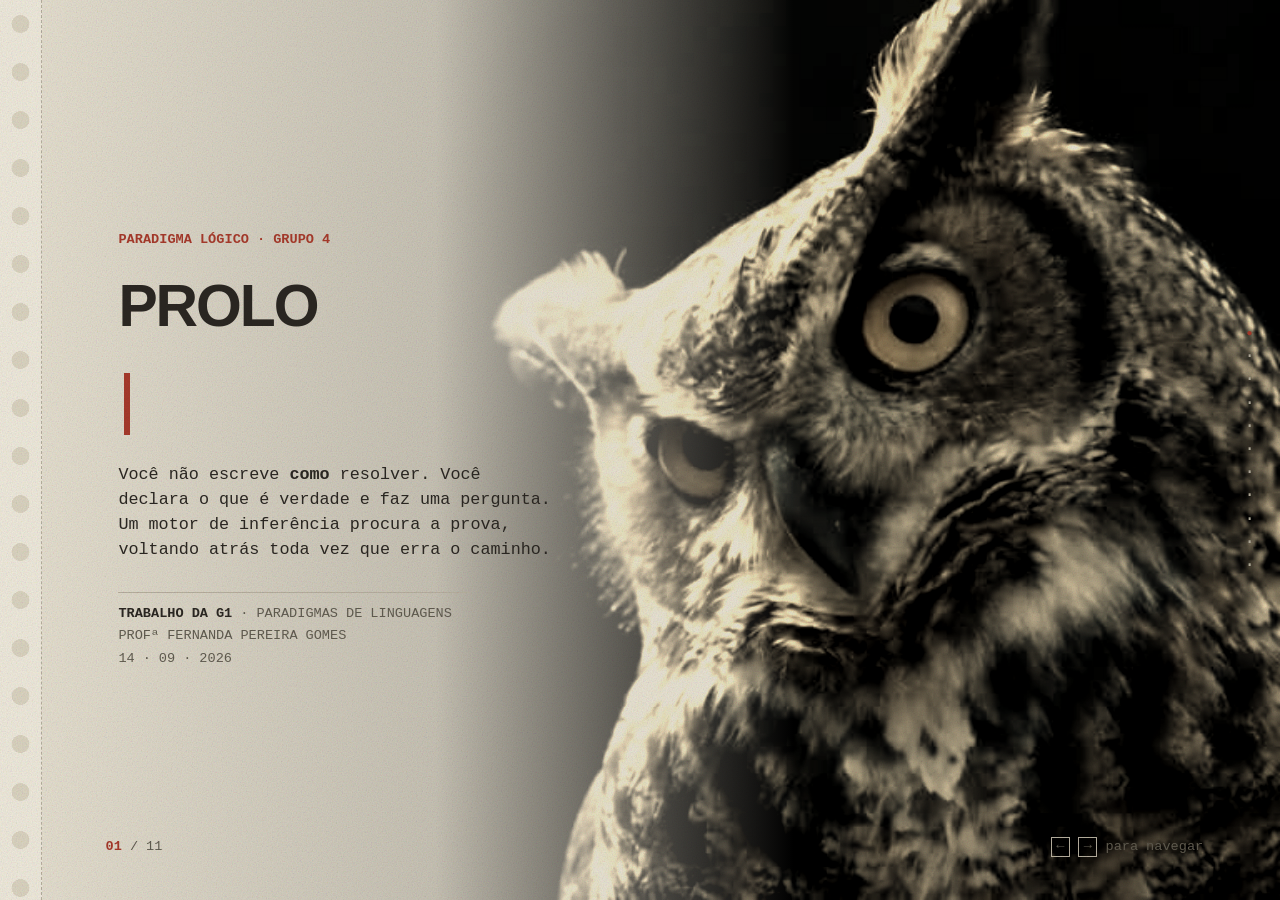
==== index.html @ 5ab25b85 "Publica apresentação de Prolog e programas de recomendação acadêmica" ====
<!DOCTYPE html>
<html lang="pt-BR">
<head>
<meta charset="UTF-8">
<meta name="viewport" content="width=device-width, initial-scale=1">
<title>Prolog · A Máquina de Provar</title>
<meta name="description" content="Apresentação da G1 sobre o paradigma lógico e a linguagem Prolog. Grupo 4.">

<style>
/* =================================================================
   AS FONTES VIAJAM DENTRO DO ARQUIVO
   O deck vai ser aberto numa sala de aula. Depender do Google Fonts
   fazia da internet da faculdade um ponto único de falha capaz de
   bloquear a PRIMEIRA pintura da página: sem rede, o Courier Prime
   e o Archivo Black sumiam e a diagramação inteira mudava.
   Embutidas, elas funcionam offline, em pendrive e em modo avião.
   ================================================================= */
@font-face {
  font-family: 'Archivo Black';
  font-style: normal;
  font-weight: 400;
  font-display: block;
  src: url([data-uri]) format('woff2');
}
@font-face {
  font-family: 'Courier Prime';
  font-style: italic;
  font-weight: 400;
  font-display: block;
  src: url([data-uri]) format('woff2');
}
@font-face {
  font-family: 'Courier Prime';
  font-style: normal;
  font-weight: 400;
  font-display: block;
  src: url([data-uri]) format('woff2');
}
@font-face {
  font-family: 'Courier Prime';
  font-style: normal;
  font-weight: 700;
  font-display: block;
  src: url([data-uri]) format('woff2');
}

/* ===================================================================
   PROLOG — A MAQUINA DE PROVAR
   Deck da G1 · Paradigmas de Linguagens de Programacao · Grupo 4

   A LINGUAGEM VISUAL
   Nao e "retro anos 70" de poster californiano. E o retro CERTO para
   este assunto: o RELATORIO TECNICO DATILOGRAFADO de 1972, que e
   exatamente quando e onde o Prolog nasceu (Marselha) e como ele foi
   publicado (IFIP, DECsystem-10, SRI Technical Note 309).

   Por isso:
     - papel de formulario continuo, com as barras verdes alternadas e
       os furos de tracionamento na margem
     - tudo datilografado: Courier Prime carrega o documento inteiro,
       e a hierarquia vem de peso e escala, nao de troca de familia
     - fita bicolor da maquina de escrever: preto para o texto, VERMELHO
       para o que importa. Nada de #000 nem #FFF: e papel e tinta.
     - regras finas e caixas, sem sombra difusa; sombra e offset chapado
     - grao de papel por cima de tudo

   E as duas cores continuam sendo SEMANTICA, nao enfeite:
     vermelho de fita  = meta provada
     cinza de carbono  = ramo que falhou e forcou o backtracking
   =================================================================== */

:root {
  /* --- papel --- */
  --papel:       #E9E3D3;   /* formulario continuo, nunca branco */
  --papel-alto:  #F0EBDD;
  /* Sem barra verde: o Andrey pediu para tirar. O que sustenta o
     formulário contínuo agora é a margem picotada, o grão e a máquina
     de escrever. */
  --papel-fundo: #DCD5C2;

  /* --- tinta --- */
  --tinta:       #2B2722;   /* preto de fita, quente. nunca #000 */
  --carbono:     #615C50;   /* copia carbono: secundario, e o "falhou".
                               Medido: 5.20 no papel e 5.05 na barra. O
                               tom anterior (#7E7869) dava 3.43 e reprovava. */
  --carbono-fraco:#B3AC9B;  /* 1.76 de contraste: SO para regra, filete e
                               ponto. Nunca para texto. */
  --regra:       #B8B0A0;

  /* --- fita vermelha --- */
  --fita:        #A83A2B;   /* a metade vermelha da fita bicolor */
  --fita-fraca:  #D9B8B1;

  /* --- tipografia: uma familia so, datilografada --- */
  --mono:    'Courier Prime', 'Courier New', Courier, ui-monospace, monospace;
  --display: 'Archivo Black', 'Helvetica Neue', Impact, sans-serif;

  /* --- escala --- */
  --t-titulo:  clamp(2.1rem, 4.6vw, 4rem);
  --t-sub:     clamp(1rem, 1.6vw, 1.35rem);
  /* Escala de PROJEÇÃO, não de página lida de perto. Uma sala grande
     perdoa muito pouco: o corpo sai a ~16.6px a 1280 e o código, que é
     o pior caso, leva o maior aumento. */
  --t-corpo:   clamp(1.05rem, 1.3vw, 1.25rem);
  --t-peq:     clamp(0.95rem, 1.12vw, 1.1rem);
  --t-micro:   clamp(0.85rem, 0.98vw, 0.95rem);

  /* A entrelinha é ESTRUTURAL: a barra do formulário contínuo é medida
     em múltiplos dela. Sem unidade de propósito — com unidade, o
     line-height herda em px fixo e estoura o bloco de código. */
  --linha: 1.5;

  /* --- ritmo --- */
  --e1: 0.5rem;  --e2: 1rem;   --e3: 1.75rem;
  --e4: 2.75rem; --e5: 4.5rem;

  --margem-furos: 2.6rem;

  --dur-s: 0.4s; --dur-m: 0.8s; --dur-l: 1.2s;
  --saida: cubic-bezier(0.25, 1, 0.5, 1);
}

*, *::before, *::after { box-sizing: border-box; }

html { scroll-behavior: smooth; }

body {
  margin: 0;
  background: var(--papel-fundo);
  color: var(--tinta);
  font-family: var(--mono);
  font-size: var(--t-corpo);
  line-height: var(--linha);
  -webkit-font-smoothing: antialiased;
  overflow-x: hidden;
}

::selection { background: var(--fita); color: var(--papel); }

:focus-visible { outline: 2px solid var(--fita); outline-offset: 3px; }

/* =================================================================
   O PAPEL
   Formulário contínuo: barras verdes alternadas a cada seis linhas,
   como o papel de impressora de linha que saía dos DEC-10. A altura
   da barra é múltipla da entrelinha, senão o texto não assenta nela.
   ================================================================= */

.deck {
  scroll-snap-type: y mandatory;
  height: 100dvh;
  overflow-y: auto;
  overflow-x: hidden;
}

.slide {
  scroll-snap-align: start;
  scroll-snap-stop: always;
  min-height: 100dvh;
  display: grid;
  /* Alinhado ao topo, não centralizado: papel pautado começa na
     primeira linha. Centralizar faz a faixa cair em lugar diferente em
     cada folha e o formulário contínuo desaparece. */
  align-content: start;
  position: relative;
  padding: calc(var(--linha) * 3em) clamp(1.25rem, 5vw, 5rem)
           clamp(2.5rem, 5vh, 3.5rem) calc(var(--margem-furos) + clamp(1.25rem, 5vw, 5rem));
  background-color: var(--papel);
  border-bottom: 1px dashed var(--regra);
}

/* A margem picotada com os furos de tracionamento. É o detalhe que
   diz "isto saiu de uma impressora", e não "isto é um site bege". */
.slide::before {
  content: "";
  position: absolute;
  left: 0; top: 0; bottom: 0;
  width: var(--margem-furos);
  background-color: var(--papel-alto);
  /* Meia polegada entre furos: é a medida do formulário contínuo de
     verdade, e é ela que dá o ritmo certo à margem. */
  background-image: radial-gradient(circle at 50% 0.25in,
    var(--papel-fundo) 0 0.09in, transparent 0.095in);
  background-size: 100% 0.5in;
  border-right: 1px dashed var(--regra);
}

@media (max-width: 700px) {
  :root { --margem-furos: 0rem; }
  .slide::before { display: none; }
  .slide { padding-left: clamp(1.25rem, 5vw, 5rem); }
}

.slide__interior { width: min(1180px, 100%); margin-inline: auto; }

/* Grão de papel por cima de tudo. Sem isso são cores retrô, não papel. */
body::after {
  content: "";
  position: fixed;
  inset: 0;
  pointer-events: none;
  z-index: 50;
  opacity: 0.30;
  mix-blend-mode: multiply;
  background-image: url("data:image/svg+xml,%3Csvg xmlns='http://www.w3.org/2000/svg'%3E%3Cfilter id='g'%3E%3CfeTurbulence type='fractalNoise' baseFrequency='0.8' numOctaves='4' stitchTiles='stitch'/%3E%3C/filter%3E%3Crect width='100%25' height='100%25' filter='url(%23g)'/%3E%3C/svg%3E");
}

/* =================================================================
   CABEÇALHO DE FOLHA
   Formatado como o cabeçalho de um relatório datilografado.
   ================================================================= */

.topo {
  display: flex;
  align-items: baseline;
  gap: var(--e2);
  padding-bottom: 0.55rem;
  border-bottom: 3px double var(--tinta);
  margin-bottom: var(--e3);
  flex-wrap: wrap;
}

.topo__n {
  font-size: var(--t-peq);
  font-weight: 700;
  color: var(--fita);
  text-transform: uppercase;
  letter-spacing: 0;
  flex: none;
}

.topo__t {
  font-family: var(--mono);
  font-weight: 700;
  font-size: var(--t-sub);
  margin: 0;
  flex: 1 1 16rem;
  text-wrap: balance;
}

.topo__quem {
  font-size: var(--t-micro);
  color: var(--carbono);
  text-transform: uppercase;
  letter-spacing: 0;
  flex: none;
}
.topo__quem::before { content: "apresenta: "; color: var(--carbono); }

/* =================================================================
   TEXTO
   ================================================================= */

.frase {
  /* Datilografada, não display. Archivo Black fica SÓ na folha de rosto:
     um relatório de 1972 não tinha fonte de titulação no miolo, e frase
     de efeito em grotesca pesada é a assinatura de deck genérico. */
  font-family: var(--mono);
  font-weight: 700;
  font-size: clamp(1.15rem, 1.75vw, 1.5rem);
  line-height: 1.34;
  letter-spacing: 0;
  margin: 0 0 var(--e3);
  text-wrap: balance;
  max-width: 26ch;
  color: var(--tinta);
}
.frase em {
  font-style: normal;
  color: var(--fita);
  /* sublinhado de fita vermelha, na propria fita: o tom fraco mede 1.43
     de contraste e desaparece a tres metros. */
  text-decoration: underline;
  text-decoration-color: var(--fita);
  text-decoration-thickness: 1px;
  text-underline-offset: 0.2em;
}

p { margin: 0 0 var(--e2); max-width: 60ch; }
p:last-child { margin-bottom: 0; }

strong { font-weight: 700; color: var(--tinta); }
.suave { color: var(--carbono); }

/* Termo técnico: como quem bate por cima com a fita vermelha. */
.termo {
  /* Sem fundo, sem borda, sem cápsula: o documento inteiro já é mono,
     então a caixinha só serviria para imitar site de documentação. O que
     marca o termo é a fita, como numa máquina de escrever de verdade. */
  color: var(--fita);
  text-decoration: underline;
  text-decoration-color: var(--fita);
  text-decoration-thickness: 1px;
  text-underline-offset: 0.18em;
  white-space: nowrap;
}

/* =================================================================
   GRADES
   ================================================================= */

.duas {
  display: grid;
  grid-template-columns: minmax(0, 1fr) minmax(0, 1.12fr);
  gap: clamp(1.5rem, 3.5vw, 3.5rem);
  align-items: start;
}

.tres {
  display: grid;
  grid-template-columns: repeat(auto-fit, minmax(15rem, 1fr));
  gap: var(--e3);
}

@media (max-width: 860px) { .duas { grid-template-columns: 1fr; } }

/* =================================================================
   LISTA DE MARCOS — é uma sequência real no tempo, por isso a data
   fica à esquerda, alinhada, como numa tabela datilografada.
   ================================================================= */

.marcos { display: grid; gap: 0; margin: 0; padding: 0; list-style: none; }

.marco {
  display: grid;
  grid-template-columns: 4.4rem minmax(0, 1fr);
  gap: var(--e2);
  padding: 0.5rem 0;
  border-bottom: 1px dotted var(--regra);
  align-items: baseline;
}
.marco:first-child { border-top: 1px solid var(--tinta); }

.marco__ano {
  font-weight: 700;
  font-size: var(--t-peq);
  color: var(--tinta);
  font-variant-numeric: tabular-nums;
}
/* Vermelho so nos dois anos que decidem a historia da linguagem. */
.marco__ano--chave { color: var(--fita); }
.marco__o { font-size: var(--t-peq); line-height: var(--linha); }
.marco__o b { font-weight: 700; }

/* =================================================================
   TABELAS
   ================================================================= */

.rolagem { overflow-x: auto; }

table {
  width: 100%;
  border-collapse: collapse;
  font-size: var(--t-peq);
  min-width: 30rem;
}

th {
  text-align: left;
  font-weight: 700;
  font-size: var(--t-micro);
  text-transform: uppercase;
  letter-spacing: 0;
  color: var(--tinta);
  padding: 0 var(--e2) 0.45rem 0;
  border-bottom: 3px double var(--tinta);
}

td {
  padding: 0.6rem var(--e2) 0.6rem 0;
  border-bottom: 1px dotted var(--regra);
  vertical-align: top;
  line-height: var(--linha);
}
td:first-child { font-weight: 700; white-space: nowrap; }

/* O julgamento usa as duas cores do motor: a fita e o carbono. */
.nota { font-size: var(--t-micro); white-space: nowrap; text-transform: uppercase; letter-spacing: 0; }
.nota--forte { color: var(--fita); font-weight: 700; }
.nota--fraco { color: var(--carbono); }

/* =================================================================
   CÓDIGO — é uma listagem de impressora presa na folha
   ================================================================= */

.codigo {
  font-family: var(--mono);
  font-size: clamp(0.95rem, 1.08vw, 1.05rem);
  line-height: var(--linha);
  background: var(--papel-alto);
  border: 1px solid var(--tinta);
  box-shadow: 4px 4px 0 var(--carbono-fraco);
  padding: 0.7rem var(--e2);
  margin: 0;
  overflow-x: auto;
  white-space: pre;
  tab-size: 2;
  color: var(--tinta);
}

.codigo__rotulo {
  font-size: var(--t-micro);
  text-transform: uppercase;
  letter-spacing: 0;
  color: var(--carbono);
  margin-bottom: 0.45rem;
  display: block;
}
.codigo__rotulo::before { content: "── "; color: var(--carbono-fraco); }

/* Realce: só o que carrega significado no paradigma. Numa máquina de
   escrever você trocava a fita para destacar; é o que a cor faz aqui. */
.k-var  { color: var(--carbono); font-weight: 700; }
.k-atom { color: var(--tinta); }
/* O vermelho no codigo quer dizer PROVA, e so isso. Virgula e ponto
   final sao pontuacao comum: sairiam da mesma fita preta. */
.k-op   { color: var(--tinta); font-weight: 700; }
.k-log  { color: var(--fita); font-weight: 700; }   /* :- e ?- */
.k-prova{ color: var(--fita); font-weight: 700; }   /* a linha da resposta */
.k-com  { color: var(--carbono); font-style: italic; }
.k-num  { color: var(--tinta); text-decoration: underline; text-decoration-color: var(--fita-fraca); }

/* =================================================================
   CONCEITOS
   ================================================================= */

.conceito { display: grid; gap: 0.3rem; align-content: start; }

.conceito__rotulo {
  font-size: var(--t-micro);
  text-transform: uppercase;
  letter-spacing: 0;
  color: var(--fita);
  font-weight: 700;
}

.conceito__t {
  font-family: var(--mono);
  font-weight: 700;
  font-size: 1.05rem;
  margin: 0;
  line-height: 1.3;
}

.conceito__d { font-size: var(--t-peq); color: var(--carbono); margin: 0; }

/* =================================================================
   FOLHA DE ROSTO
   O fluido imprime a coruja com tinta no papel. Por isso o hero é a
   mesma folha, sem inversão de fundo: o que muda é a densidade da
   tinta, não a luz.
   ================================================================= */

#hero { padding: 0; align-content: stretch; overflow: hidden; border-bottom: 3px double var(--tinta); }
#hero::before { z-index: 3; }

.hero__palco {
  position: relative;
  min-height: 100dvh;
  display: grid;
  align-content: center;
  padding: clamp(3rem, 8vh, 6rem) clamp(1.5rem, 6vw, 6rem)
           clamp(3rem, 8vh, 6rem) calc(var(--margem-furos) + clamp(1.5rem, 6vw, 6rem));
  background: var(--papel);
}

.hero__fonte, .hero__fluido {
  position: absolute;
  inset: 0;
  width: 100%;
  height: 100%;
  border: 0;
}

.hero__fonte { opacity: 0; pointer-events: none; }
.hero__fluido { z-index: 0; pointer-events: none; display: block; }

/* Sem WebGL a chapa aparece impressa, em sépia, e o deck segue inteiro. */
.sem-webgl .hero__fonte {
  opacity: 1;
  object-fit: cover;
  filter: sepia(0.85) contrast(1.15) brightness(1.05) saturate(0.7);
  mix-blend-mode: multiply;
}
.sem-webgl .hero__fluido { display: none; }

.hero__veu {
  position: absolute;
  inset: 0;
  z-index: 1;
  pointer-events: none;
  background: linear-gradient(to right,
    var(--papel) 0%, rgba(233, 227, 211, 0.86) 34%, rgba(233, 227, 211, 0) 62%);
}

.hero__texto { position: relative; z-index: 2; width: min(1180px, 100%); margin-inline: auto; }

.hero__etiqueta {
  font-size: var(--t-micro);
  text-transform: uppercase;
  letter-spacing: 0;
  color: var(--fita);
  font-weight: 700;
  margin: 0 0 var(--e3);
}

.hero__h1 {
  font-family: var(--display);
  font-size: var(--t-titulo);
  line-height: 0.94;
  letter-spacing: -0.035em;
  margin: 0 0 var(--e3);
  max-width: 13ch;
  text-transform: uppercase;
  color: var(--tinta);
}
.hero__h1 em {
  display: block;
  font-style: normal;
  color: var(--fita);
  font-size: 0.56em;
  letter-spacing: -0.01em;
  margin-top: 0.24em;
}

.hero__linha {
  font-size: var(--t-corpo);
  color: var(--tinta);
  max-width: 44ch;
  margin: 0 0 var(--e3);
  line-height: var(--linha);
}

.hero__convite {
  font-size: var(--t-micro);
  text-transform: uppercase;
  letter-spacing: 0;
  color: var(--fita);
  margin: 0 0 var(--e4);
  font-weight: 700;
}
.hero__convite::before { content: "▸ "; }
.sem-webgl .hero__convite { display: none; }

.hero__pe {
  display: grid;
  gap: 0.15rem;
  font-size: var(--t-micro);
  color: var(--carbono);
  text-transform: uppercase;
  letter-spacing: 0;
  border-top: 1px solid var(--regra);
  padding-top: 0.7rem;
  max-width: 44ch;
}
.hero__pe b { color: var(--tinta); font-weight: 700; }

/* =================================================================
   NAVEGAÇÃO
   ================================================================= */

.trilho {
  position: fixed;
  right: clamp(0.7rem, 1.6vw, 1.4rem);
  top: 50%;
  transform: translateY(-50%);
  z-index: 40;
  display: grid;
  gap: 0.2rem;
}

.trilho__p {
  width: 20px; height: 20px;
  padding: 0; border: 0; background: none; cursor: pointer;
  display: grid; place-items: center;
  font-family: var(--mono);
  font-size: 11px;
  color: var(--carbono-fraco);
  line-height: 1;
}
.trilho__p::after { content: "·"; font-size: 18px; }
.trilho__p:hover { color: var(--tinta); }
.trilho__p[aria-current="true"] { color: var(--fita); }
.trilho__p[aria-current="true"]::after { content: "●"; font-size: 10px; }

.contador {
  position: fixed;
  left: calc(var(--margem-furos) + clamp(1.25rem, 5vw, 5rem));
  bottom: clamp(1.2rem, 3vh, 2rem);
  z-index: 40;
  font-size: var(--t-micro);
  color: var(--carbono);
  letter-spacing: 0;
  font-variant-numeric: tabular-nums;
  text-transform: uppercase;
}
.contador b { color: var(--fita); font-weight: 700; }

.dica {
  position: fixed;
  right: clamp(2.4rem, 6vw, 6rem);
  bottom: clamp(1.2rem, 3vh, 2rem);
  z-index: 40;
  font-size: var(--t-micro);
  color: var(--carbono);
  letter-spacing: 0;
  transition: opacity var(--dur-m) var(--saida);
}
.dica kbd {
  font-family: inherit;
  border: 1px solid var(--regra);
  padding: 0.08em 0.34em;
  color: var(--carbono);
}

/* =================================================================
   ÁRVORE INTERATIVA
   ================================================================= */

.arvore {
  border: 1px solid var(--tinta);
  background: var(--papel-alto);
  box-shadow: 5px 5px 0 var(--carbono-fraco);
  padding: var(--e2);
}
.arvore canvas { width: 100%; height: auto; display: block; }

.painel { display: flex; flex-wrap: wrap; gap: var(--e1); align-items: center; margin-top: var(--e2); }

/* Botão de tecla de máquina: sombra chapada, afunda ao apertar. */
.botao {
  font-family: var(--mono);
  font-size: var(--t-peq);
  font-weight: 700;
  text-transform: uppercase;
  letter-spacing: 0;
  color: var(--papel);
  background: var(--fita);
  border: 1px solid var(--tinta);
  border-radius: 0;
  padding: 0.5rem 1.1rem;
  cursor: pointer;
  box-shadow: 3px 3px 0 var(--tinta);
  transition: transform 0.08s linear, box-shadow 0.08s linear;
}
.botao:hover { transform: translate(-1px, -1px); box-shadow: 4px 4px 0 var(--tinta); }
.botao:active { transform: translate(3px, 3px); box-shadow: 0 0 0 var(--tinta); }

.botao--vazio { background: var(--papel); color: var(--tinta); }

.legenda { display: flex; gap: var(--e2); flex-wrap: wrap; font-size: var(--t-micro); color: var(--carbono); text-transform: uppercase; letter-spacing: 0; }
.legenda span { display: inline-flex; align-items: center; gap: 0.35rem; }
.legenda i { width: 9px; height: 9px; display: inline-block; border: 1px solid var(--tinta); }

#saida-arvore {
  font-family: var(--mono);
  font-size: var(--t-peq);
  color: var(--tinta);
  margin-top: var(--e2);
  min-height: 3.4em;
  line-height: var(--linha);
  border-left: 3px double var(--tinta);
  padding-left: var(--e2);
}
#saida-arvore b { color: var(--fita); font-weight: 700; }
#saida-arvore i { color: var(--carbono); font-style: normal; text-decoration: line-through; }

/* =================================================================
   EQUIPE E REFERÊNCIAS
   ================================================================= */

.equipe { display: grid; grid-template-columns: repeat(auto-fit, minmax(11rem, 1fr)); gap: var(--e2); }

.pessoa { border-top: 1px solid var(--tinta); padding-top: 0.5rem; }
.pessoa__n { font-family: var(--mono); font-weight: 700; font-size: 1rem; margin: 0; }
.pessoa__p { font-size: var(--t-micro); color: var(--carbono); text-transform: uppercase; letter-spacing: 0; margin: 0.15rem 0 0; }

.fontes { display: grid; gap: 0.5rem; margin: 0; padding: 0; list-style: none; font-size: var(--t-peq); color: var(--tinta); }
.fontes li { padding-left: 2.2rem; position: relative; max-width: 66ch; counter-increment: fonte; }
.fontes { counter-reset: fonte; }
.fontes li::before {
  content: "[" counter(fonte) "]";
  position: absolute; left: 0;
  color: var(--fita);
  font-weight: 700;
}
.fontes em { font-style: italic; }

/* =================================================================
   REVELAÇÃO
   Visível por padrão. A classe .anima só entra quando o script roda E
   o documento está visível: aba em segundo plano congela transições,
   e o conteúdo nunca pode depender disso para existir.
   ================================================================= */

.anima .revela > * { opacity: 0; transform: translateY(10px); }
.anima .revela.ativo > * {
  opacity: 1;
  transform: none;
  transition: opacity var(--dur-m) var(--saida), transform var(--dur-m) var(--saida);
}
.anima .revela.ativo > *:nth-child(1) { transition-delay: 0.04s; }
.anima .revela.ativo > *:nth-child(2) { transition-delay: 0.12s; }
.anima .revela.ativo > *:nth-child(3) { transition-delay: 0.20s; }
.anima .revela.ativo > *:nth-child(4) { transition-delay: 0.28s; }
.anima .revela.ativo > *:nth-child(5) { transition-delay: 0.36s; }

/* =================================================================
   A DATILOGRAFIA
   O texto não "aparece": ele é BATIDO, caractere por caractere, com o
   cursor andando na frente. É o único gesto de motion que pertence a
   uma máquina de escrever, e por isso é o único que este deck usa.
   ================================================================= */

/* Classe separada da .anima de propósito: a revelação por transição
   congela em aba de segundo plano e por isso depende de visibilidade,
   mas a datilografia roda por temporizador e não tem esse problema. */
.datilo .letra { visibility: hidden; }
.datilo .letra--batida { visibility: visible; }

/* O cursor é um bloco cheio, que era como a impressora marcava a
   posição do carro. Ele some sozinho quando a linha termina. */
.cursor {
  display: inline-block;
  width: 0.09em;
  min-width: 2px;
  height: 1.05em;
  margin-left: 0.1em;
  background: var(--fita);
  vertical-align: -0.16em;
  animation: piscar 0.62s steps(1, end) infinite;
}
.cursor--fim { animation: none; opacity: 0; transition: opacity 0.5s linear 0.35s; }

@keyframes piscar { 0%, 50% { opacity: 1; } 50.01%, 100% { opacity: 0; } }

@media (prefers-reduced-motion: reduce) {
  html { scroll-behavior: auto; }
  .anima .revela > *, .anima .revela.ativo > * { opacity: 1; transform: none; transition: none; }
  .datilo .letra { visibility: visible; }
  .cursor { display: none; }
  body::after { display: none; }
}
</style>
</head>
<body>

<main class="deck" id="deck">

  <!-- ============================================================
       HERO
       ============================================================ -->
  <section class="slide" id="hero" data-titulo="Abertura">
    <div class="hero__palco">
      <!-- O vídeo não aparece: ele é a TEXTURA que o shader amostra, e o
           tempo dele é controlado pela posição horizontal do ponteiro.
           Se o WebGL falhar, a classe .sem-webgl o traz para a tela. -->
      <video class="hero__fonte" id="coruja" muted playsinline preload="auto"
             poster="assets/coruja-poster.jpg" aria-hidden="true">
        <source src="assets/coruja.mp4" type="video/mp4">
      </video>
      <canvas class="hero__fluido" id="fluido" aria-hidden="true"></canvas>
      <div class="hero__veu"></div>

      <div class="hero__texto">
        <p class="hero__etiqueta" data-parte="letras">Paradigma Lógico · Grupo 4</p>
        <h1 class="hero__h1" data-parte="letras">Prolog<em>a máquina de provar</em></h1>
        <p class="hero__linha">
          Você não escreve <strong>como</strong> resolver. Você declara o que é
          verdade e faz uma pergunta. Um motor de inferência procura a prova,
          voltando atrás toda vez que erra o caminho.
        </p>
        <p class="hero__convite">Arraste o ponteiro. Ela acompanha.</p>
        <p class="hero__pe">
          <span><b>Trabalho da G1</b> · Paradigmas de Linguagens</span>
          <span>Profª Fernanda Pereira Gomes</span>
          <span>14 · 09 · 2026</span>
        </p>
      </div>
    </div>
  </section>

  <!-- ============================================================
       ROTEIRO
       ============================================================ -->
  <section class="slide" data-titulo="Roteiro">
    <div class="slide__interior revela">
      <div class="topo">
        <span class="topo__n">Roteiro</span>
        <h2 class="topo__t" data-parte="letras">Os seis tópicos obrigatórios, e quem apresenta cada um</h2>
      </div>

      <div class="duas">
        <div>
          <p class="frase">Uma linguagem em que <em>perguntar</em> é executar.</p>
          <p class="suave">
            Prolog não tem comando de atribuição, não tem laço e não tem
            estrutura de controle no sentido que a gente aprendeu em
            Algoritmos. Tem fatos, regras e uma pergunta. O que a gente
            chama de "rodar o programa" é o motor tentando provar que a
            pergunta se deduz da base.
          </p>
          <p class="suave">
            Nos próximos vinte minutos: os seis tópicos exigidos, e depois
            o programa rodando ao vivo.
          </p>
        </div>

        <ol class="marcos">
          <li class="marco"><span class="marco__ano">01</span><span class="marco__o"><b>Histórico e criador.</b> Marselha, 1972, e por que a linguagem nasceu do francês</span></li>
          <li class="marco"><span class="marco__ano">02</span><span class="marco__o"><b>O paradigma.</b> Lógico, ramo do declarativo: cláusulas de Horn, unificação, backtracking</span></li>
          <li class="marco"><span class="marco__ano">03</span><span class="marco__o"><b>Características e critérios.</b> Prolog julgado pelos quatro critérios de Sebesta</span></li>
          <li class="marco"><span class="marco__ano">04</span><span class="marco__o"><b>Sintaxe e semântica.</b> O termo como único tipo, e as duas leituras de uma regra</span></li>
          <li class="marco"><span class="marco__ano">05</span><span class="marco__o"><b>Abstração e amarração.</b> A variável lógica que desamarra no retrocesso</span></li>
          <li class="marco"><span class="marco__ano">06</span><span class="marco__o"><b>Compilação e interpretação.</b> Do interpretador de 1972 à máquina abstrata de Warren</span></li>
        </ol>
      </div>
    </div>
  </section>

  <!-- ============================================================
       TÓPICO 1 — HISTÓRICO
       ============================================================ -->
  <section class="slide" data-titulo="Histórico">
    <div class="slide__interior revela">
      <div class="topo">
        <span class="topo__n">Tópico 01</span>
        <h2 class="topo__t" data-parte="letras">Histórico da linguagem e seu criador</h2>
        <span class="topo__quem">Rayane</span>
      </div>

      <div class="duas">
        <div>
          <p class="frase">Nasceu para entender <em>francês</em>, não para programar.</p>
          <p class="suave">
            <strong>PROgrammation en LOGique.</strong> Em 1972, em Aix-Marselha,
            <strong>Colmerauer</strong> e <strong>Roussel</strong> trabalhavam em
            linguagem natural e precisavam escrever as regras do francês
            direto como lógica. No artigo em que contam a história, registram
            que o nome saiu de uma sugestão da esposa de Roussel.
          </p>
          <p class="suave">
            A peça teórica veio de <strong>Kowalski</strong>, em Edimburgo: a
            leitura procedural das cláusulas de Horn. Colmerauer constrói a
            linguagem; Kowalski dá a ela a semântica de execução.
          </p>
        </div>

        <ul class="marcos">
          <li class="marco"><span class="marco__ano">1965</span><span class="marco__o"><b>Robinson</b> publica o princípio da resolução e a unificação: a base matemática</span></li>
          <li class="marco"><span class="marco__ano marco__ano--chave">1972</span><span class="marco__o"><b>Colmerauer e Roussel</b>, em Marselha. Roussel implementa o primeiro Prolog no outono, em <b>Algol-W</b></span></li>
          <li class="marco"><span class="marco__ano">1973</span><span class="marco__o">A segunda versão, já pensada como <b>linguagem de programação</b> e não só como sistema dedutivo, é reescrita em Fortran</span></li>
          <li class="marco"><span class="marco__ano">1974</span><span class="marco__o"><b>Kowalski</b> formaliza a interpretação procedural das cláusulas de Horn</span></li>
          <li class="marco"><span class="marco__ano">1977</span><span class="marco__o"><b>Warren</b> faz o DEC-10 Prolog, o primeiro compilador. A sintaxe de Edimburgo vira padrão</span></li>
          <li class="marco"><span class="marco__ano">1982</span><span class="marco__o">O Japão escolhe Prolog para o <b>Projeto de Quinta Geração</b> e ela ganha o mundo</span></li>
          <li class="marco"><span class="marco__ano marco__ano--chave">1983</span><span class="marco__o">Warren publica a <b>WAM</b>, alvo de compilação de quase todo Prolog desde então</span></li>
          <li class="marco"><span class="marco__ano">1995</span><span class="marco__o">Padronização <b>ISO/IEC 13211-1</b>. A linguagem deixa de depender de dialeto</span></li>
        </ul>
      </div>
    </div>
  </section>

  <!-- ============================================================
       TÓPICO 2 — PARADIGMA
       ============================================================ -->
  <section class="slide" data-titulo="Paradigma">
    <div class="slide__interior revela">
      <div class="topo">
        <span class="topo__n">Tópico 02</span>
        <h2 class="topo__t" data-parte="letras">Explicação do paradigma da linguagem</h2>
        <span class="topo__quem">Andrey Vida Leve</span>
      </div>

      <div class="duas">
        <div>
          <p class="frase">O programa é uma <em>teoria</em>. Rodar é provar um teorema.</p>
          <p class="suave">
            O paradigma <strong>lógico</strong> é um ramo do <strong>declarativo</strong>:
            descreve-se o <em>quê</em>, não o <em>como</em>. Um programa Prolog é um
            conjunto de <strong>cláusulas de Horn</strong>, ou seja, fatos e regras. A consulta
            é uma afirmação que o motor tenta provar por contradição.
          </p>
          <p class="suave">Três mecanismos fazem tudo funcionar:</p>
          <ul class="marcos" style="margin-top: var(--e2);">
            <li class="marco"><span class="marco__ano">Unif.</span><span class="marco__o"><b>Unificação.</b> Casamento de padrões nos dois sentidos: descobre quais valores tornariam dois termos idênticos</span></li>
            <li class="marco"><span class="marco__ano">SLD</span><span class="marco__o"><b>Resolução.</b> Busca em profundidade, da esquerda para a direita, primeira cláusula primeiro</span></li>
            <li class="marco"><span class="marco__ano">↩</span><span class="marco__o"><b>Backtracking.</b> Ao falhar, desfaz as amarrações e volta ao último ponto de escolha</span></li>
          </ul>
        </div>

        <div>
          <span class="codigo__rotulo">A mesma regra, duas leituras</span>
          <pre class="codigo"><code><span class="k-com">% Fato: verdade incondicional.</span>
<span class="k-atom">progenitor</span>(<span class="k-atom">ana</span>, <span class="k-atom">bruno</span>)<span class="k-op">.</span>
<span class="k-atom">progenitor</span>(<span class="k-atom">bruno</span>, <span class="k-atom">clara</span>)<span class="k-op">.</span>

<span class="k-com">% Regra: cabeça :- corpo</span>
<span class="k-atom">avo</span>(<span class="k-var">X</span>, <span class="k-var">Z</span>) <span class="k-log">:-</span>
    <span class="k-atom">progenitor</span>(<span class="k-var">X</span>, <span class="k-var">Y</span>)<span class="k-op">,</span>
    <span class="k-atom">progenitor</span>(<span class="k-var">Y</span>, <span class="k-var">Z</span>)<span class="k-op">.</span>

<span class="k-com">% Consulta</span>
<span class="k-log">?-</span> <span class="k-atom">avo</span>(<span class="k-atom">ana</span>, <span class="k-var">Quem</span>)<span class="k-op">.</span>
<span class="k-var">Quem</span> <span class="k-op">=</span> <span class="k-atom">clara</span><span class="k-op">.</span></code></pre>

          <div class="tres" style="margin-top: var(--e3); gap: var(--e2);">
            <div class="conceito">
              <span class="conceito__rotulo">Leitura declarativa</span>
              <p class="conceito__d">X é avô de Z <strong>se</strong> X é progenitor de Y <strong>e</strong> Y é progenitor de Z. É uma verdade lógica, sem ordem.</p>
            </div>
            <div class="conceito">
              <span class="conceito__rotulo">Leitura procedural</span>
              <p class="conceito__d"><strong>Para provar</strong> avô(X,Z): prove progenitor(X,Y); depois prove progenitor(Y,Z). Se o segundo falhar, volte e tente outro Y.</p>
            </div>
          </div>
        </div>
      </div>
    </div>
  </section>

  <!-- ============================================================
       TÓPICO 3 — CARACTERÍSTICAS E CRITÉRIOS
       ============================================================ -->
  <section class="slide" data-titulo="Critérios">
    <div class="slide__interior revela">
      <div class="topo">
        <span class="topo__n">Tópico 03</span>
        <h2 class="topo__t" data-parte="letras">Características e critérios da linguagem</h2>
        <span class="topo__quem">Pedro Henrique</span>
      </div>

      <div class="duas">
        <div>
          <p class="frase">Um único tipo de dado. Uma única estrutura de <em>controle</em>.</p>
          <p class="suave">
            Pelos quatro critérios de <strong>Sebesta</strong>, é uma linguagem de
            extremos: ganha em simplicidade e expressão, perde em
            confiabilidade e custo.
          </p>
          <p class="suave">
            A <strong>ortogonalidade</strong> é altíssima: tudo é termo, e todo termo se
            combina com qualquer outro. Mas sem verificação estática de tipos,
            um functor digitado errado não é erro. É só uma meta que nunca
            vai ser provada, e falha em silêncio.
          </p>
          <p class="suave" style="font-size: var(--t-peq);">
            <strong>Usada mesmo assim em:</strong> sistemas especialistas,
            linguagem natural, bancos de dados dedutivos e problemas de
            restrição, onde descrever a regra é mais fácil que escrever o algoritmo.
          </p>
        </div>

        <div class="rolagem">
          <table>
            <thead>
              <tr><th>Critério</th><th>Como Prolog se sai</th><th>Nota</th></tr>
            </thead>
            <tbody>
              <tr>
                <td>Legibilidade</td>
                <td>Um tipo, uma forma de cláusula. Mas o corte <span class="termo">!</span> esconde controle dentro da lógica.</td>
                <td class="nota nota--forte">alta, com ressalva</td>
              </tr>
              <tr>
                <td>Capacidade de escrita</td>
                <td>Não-determinismo de graça, e o mesmo predicado serve em várias direções.</td>
                <td class="nota nota--forte">muito alta</td>
              </tr>
              <tr>
                <td>Confiabilidade</td>
                <td>Sem verificação estática: erro de digitação falha calado. A ISO trouxe <span class="termo">catch/3</span>.</td>
                <td class="nota nota--fraco">baixa</td>
              </tr>
              <tr>
                <td>Custo</td>
                <td>Nicho, poucos programadores, execução mais lenta.</td>
                <td class="nota nota--fraco">alto</td>
              </tr>
            </tbody>
          </table>

        </div>
      </div>
    </div>
  </section>

  <!-- ============================================================
       TÓPICO 4 — SINTAXE E SEMÂNTICA
       ============================================================ -->
  <section class="slide" data-titulo="Sintaxe">
    <div class="slide__interior revela">
      <div class="topo">
        <span class="topo__n">Tópico 04</span>
        <h2 class="topo__t" data-parte="letras">Sintaxe e semântica: as duas leituras</h2>
        <span class="topo__quem">Gabriel Silva</span>
      </div>

      <div class="duas">
        <div>
          <span class="codigo__rotulo">Regras léxicas: o que é cada coisa</span>
          <pre class="codigo"><code><span class="k-atom">joao</span>  <span class="k-com">% átomo: começa em minúscula</span>
<span class="k-var">Aluno</span> <span class="k-com">% variável: maiúscula ou _</span>
<span class="k-num">8.5</span>   <span class="k-com">% número</span>
<span class="k-atom">cursou</span>(<span class="k-var">A</span>,<span class="k-var">D</span>,<span class="k-var">N</span>) <span class="k-com">% termo composto</span>
[<span class="k-var">H</span><span class="k-op">|</span><span class="k-var">T</span>] <span class="k-com">% lista: cabeça e cauda</span>
<span class="k-op">.</span>     <span class="k-com">% ponto final: obrigatório</span></code></pre>

          <span class="codigo__rotulo" style="margin-top: var(--e3);">Gramática: tudo é termo</span>
          <pre class="codigo"><code>termo    ::= átomo
           | número
           | variável
           | functor(termo, ...)
           | [termo | termo]

cláusula ::= termo <span class="k-op">.</span>                 <span class="k-com">% fato</span>
           | termo <span class="k-log">:-</span> corpo <span class="k-op">.</span>         <span class="k-com">% regra</span></code></pre>
        </div>

        <div>
          <p class="frase">Não há tipos, comandos nem expressões. Só o <em>termo</em>.</p>

          <div class="rolagem" style="margin-top: var(--e3);">
            <table>
              <thead><tr><th>Operador</th><th>Prior.</th><th>Lê-se</th></tr></thead>
              <tbody>
                <tr><td><span class="termo">:-</span></td><td>1200</td><td>se / regra</td></tr>
                <tr><td><span class="termo">;</span></td><td>1100</td><td>ou</td></tr>
                <tr><td><span class="termo">,</span></td><td>1000</td><td>e</td></tr>
                <tr><td><span class="termo">=</span> <span class="termo">is</span></td><td>700</td><td>unifica / avalia</td></tr>
              </tbody>
            </table>
          </div>

          <div class="conceito" style="margin-top: var(--e3);">
            <span class="conceito__rotulo">A pegadinha semântica</span>
            <p class="conceito__d">
              <span class="termo">X = 2 + 3</span> deixa X valendo o <em>termo</em>
              <span class="termo">+(2,3)</span>, não o número 5. Para calcular é
              preciso <span class="termo">X is 2 + 3</span>. O <span class="termo">=</span>
              unifica; o <span class="termo">is</span> avalia.
            </p>
          </div>
        </div>
      </div>
    </div>
  </section>

  <!-- ============================================================
       TÓPICO 5 — ABSTRAÇÃO E AMARRAÇÃO
       ============================================================ -->
  <section class="slide" data-titulo="Amarração">
    <div class="slide__interior revela">
      <div class="topo">
        <span class="topo__n">Tópico 05</span>
        <h2 class="topo__t" data-parte="letras">Abstração de dados e amarração de dados</h2>
        <span class="topo__quem">Guilherme Alves</span>
      </div>

      <div class="duas">
        <div>
          <p class="frase">A variável amarra na ida e <em>desamarra</em> na volta.</p>
          <p class="suave">
            Em <strong>abstração</strong> é de altíssimo nível: sem tipo declarado,
            ponteiro ou gerência de memória. O único construtor é o termo.
          </p>
          <p class="suave">
            Em <strong>amarração</strong> faz o que nenhuma linguagem imperativa faz:
            a variável é de <strong>atribuição única</strong>, amarra por unificação
            em execução, e a amarração é <strong>desfeita</strong> quando o motor
            retrocede. Não é reatribuição, é hipótese desfeita.
          </p>
          <p class="suave" style="font-size: var(--t-peq);">
            No traço ao lado, as mesmas variáveis <span class="termo">D</span> e
            <span class="termo">N</span> passam por cinco valores. Nenhuma delas foi
            reatribuída: cada uma foi amarrada e desamarrada quatro vezes.
          </p>
        </div>

        <div>
          <div class="rolagem">
            <table>
              <thead><tr><th>O que amarra</th><th>Quando</th><th>Como</th></tr></thead>
              <tbody>
                <tr><td>Tipo</td><td class="nota nota--fraco">execução</td><td>Não se declara: o tipo aparece quando a unificação acontece</td></tr>
                <tr><td>Valor</td><td class="nota nota--fraco">execução</td><td>Por unificação, uma única vez, e desfeito no backtracking</td></tr>
                <tr><td>Escopo</td><td class="nota nota--forte">compilação</td><td>Léxico: a variável vive só dentro da sua cláusula</td></tr>
              </tbody>
            </table>
          </div>

          <span class="codigo__rotulo" style="margin-top: var(--e3);">Amarração e desamarração, na prática</span>
          <pre class="codigo"><code><span class="k-log">?-</span> <span class="k-atom">cursou</span>(<span class="k-atom">joao</span>, <span class="k-var">D</span>, <span class="k-var">N</span>)<span class="k-op">,</span> <span class="k-var">N</span> <span class="k-op">&lt;</span> <span class="k-num">6.0</span><span class="k-op">.</span>

<span class="k-com">%  D=alg1, N=8.5  -> 8.5 &lt; 6.0 falha</span>
<span class="k-com">%     desamarra D e N, retrocede</span>
<span class="k-com">%  D=mat, arq, alg2 -> falham, retrocede</span>
<span class="k-com">%  D=bd,   N=4.0  -> PROVA</span>

<span class="k-var">D</span> <span class="k-op">=</span> <span class="k-atom">bd</span><span class="k-op">,</span> <span class="k-var">N</span> <span class="k-op">=</span> <span class="k-num">4.0</span><span class="k-op">.</span></code></pre>

        </div>
      </div>
    </div>
  </section>

  <!-- ============================================================
       TÓPICO 6 — COMPILAÇÃO
       ============================================================ -->
  <section class="slide" data-titulo="Compilação">
    <div class="slide__interior revela">
      <div class="topo">
        <span class="topo__n">Tópico 06</span>
        <h2 class="topo__t" data-parte="letras">Forma de compilação e interpretação</h2>
        <span class="topo__quem">Rayane</span>
      </div>

      <div class="duas">
        <div>
          <p class="frase">Nem compilada, nem interpretada: <em>as duas</em>.</p>
          <p class="suave">
            O Prolog original de 1972 era <strong>interpretado</strong>. Em 1977, o
            DEC-10 Prolog de Warren mostrou que dava para <strong>compilar</strong>
            lógica. Em 1983 ele publicou a <strong>WAM</strong>, uma máquina
            abstrata com registradores e instruções próprias para unificação
            e para pontos de escolha.
          </p>
          <p class="suave">
            Hoje o modelo é híbrido: o fonte é compilado para o bytecode de
            uma máquina abstrata, que uma máquina virtual executa. O terminal
            interativo continua ali, porque a linguagem se desenvolve
            conversando com o programa.
          </p>
        </div>

        <div>
          <div class="tres" style="gap: var(--e3);">
            <div class="conceito">
              <span class="conceito__rotulo">SWI-Prolog</span>
              <h3 class="conceito__t">Bytecode de VM própria</h3>
              <p class="conceito__d">Compila cada cláusula para as instruções de uma máquina virtual própria, <strong>remotamente baseada na máquina abstrata ZIP</strong> (Bowen, 1983), e não na WAM. Indexa argumentos sob demanda para descartar cláusulas que não podem casar.</p>
            </div>
            <div class="conceito">
              <span class="conceito__rotulo">GNU Prolog</span>
              <h3 class="conceito__t">WAM até o nativo</h3>
              <p class="conceito__d">Compila pela WAM até código de máquina, gerando executável independente.</p>
            </div>
          </div>

          <span class="codigo__rotulo" style="margin-top: var(--e4);">O ciclo de trabalho</span>
          <pre class="codigo"><code><span class="k-com">$ swipl recomendacao.pl   # carrega e COMPILA</span>

<span class="k-log">?-</span> <span class="k-atom">apto</span>(<span class="k-atom">joao</span>, <span class="k-var">D</span>)<span class="k-op">.</span>      <span class="k-com">% pergunta</span>
<span class="k-var">D</span> <span class="k-op">=</span> <span class="k-atom">bd</span> <span class="k-op">;</span>                <span class="k-com">% ; pede a próxima</span>
<span class="k-var">D</span> <span class="k-op">=</span> <span class="k-atom">eda</span> <span class="k-op">.</span>

<span class="k-log">?-</span> <span class="k-atom">trace</span><span class="k-op">,</span> <span class="k-atom">apto</span>(<span class="k-atom">joao</span>, <span class="k-var">D</span>)<span class="k-op">.</span> <span class="k-com">% passo a passo</span></code></pre>
        </div>
      </div>
    </div>
  </section>

  <!-- ============================================================
       O PROGRAMA
       ============================================================ -->
  <section class="slide" data-titulo="O programa">
    <div class="slide__interior revela">
      <div class="topo">
        <span class="topo__n">Programa</span>
        <h2 class="topo__t" data-parte="letras">Sistema especialista de recomendação acadêmica</h2>
        <span class="topo__quem">Todos</span>
      </div>

      <div class="duas">
        <div>
          <p class="frase">Dez disciplinas, um histórico, <em>nenhum</em> laço.</p>
          <p class="suave">
            O João reprovou em Banco de Dados com 4,0. Em que ele pode se
            matricular? Não há <span class="termo">for</span> nem contador no
            arquivo: quem percorre as dez é o motor, por backtracking.
          </p>

          <span class="codigo__rotulo">A resposta</span>
          <pre class="codigo"><code>GRADE SUGERIDA
  [+] Banco de Dados          2º  60h
  [+] Estrutura de Dados      3º  80h
  [+] Prog. Orient. a Objetos 3º  80h
  [+] Sistemas Operacionais   4º  60h
BLOQUEADAS
  [-] Paradigmas: falta POO e EDA</code></pre>
        </div>

        <div>
          <span class="codigo__rotulo">Os fatos</span>
          <pre class="codigo"><code><span class="k-atom">disciplina</span>(<span class="k-atom">bd</span>, <span class="k-atom">'Banco de Dados'</span>, <span class="k-num">2</span>, <span class="k-num">60</span>)<span class="k-op">.</span>
<span class="k-atom">pre_requisito</span>(<span class="k-atom">eda</span>, <span class="k-atom">alg2</span>)<span class="k-op">.</span>
<span class="k-atom">cursou</span>(<span class="k-atom">joao</span>, <span class="k-atom">bd</span>, <span class="k-num">4.0</span>)<span class="k-op">.</span>
<span class="k-atom">nota_minima</span>(<span class="k-num">6.0</span>)<span class="k-op">.</span></code></pre>

          <span class="codigo__rotulo" style="margin-top: var(--e1);">As regras que inferem</span>
          <pre class="codigo"><code><span class="k-atom">aprovado</span>(<span class="k-var">A</span>, <span class="k-var">D</span>) <span class="k-log">:-</span>
    <span class="k-atom">cursou</span>(<span class="k-var">A</span>, <span class="k-var">D</span>, <span class="k-var">N</span>)<span class="k-op">,</span> <span class="k-var">N</span> <span class="k-op">&gt;=</span> <span class="k-num">6.0</span><span class="k-op">.</span>

<span class="k-com">% ainda não passou nesta</span>
<span class="k-atom">pendente</span>(<span class="k-var">A</span>,<span class="k-var">D</span>) <span class="k-log">:-</span> <span class="k-atom">disciplina</span>(<span class="k-var">D</span>,<span class="k-var">_</span>,<span class="k-var">_</span>,<span class="k-var">_</span>)<span class="k-op">,</span>
              <span class="k-op">\+</span> <span class="k-atom">aprovado</span>(<span class="k-var">A</span>,<span class="k-var">D</span>)<span class="k-op">.</span>

<span class="k-com">% nenhum pré-requisito faltando</span>
<span class="k-atom">liberada</span>(<span class="k-var">A</span>, <span class="k-var">D</span>) <span class="k-log">:-</span>
    <span class="k-op">\+</span> <span class="k-atom">pre_requisito_pendente</span>(<span class="k-var">A</span>, <span class="k-var">D</span>, <span class="k-var">_</span>)<span class="k-op">.</span>

<span class="k-com">% >>> a consulta central <<<</span>
<span class="k-atom">apto</span>(<span class="k-var">A</span>,<span class="k-var">D</span>) <span class="k-log">:-</span> <span class="k-atom">pendente</span>(<span class="k-var">A</span>,<span class="k-var">D</span>)<span class="k-op">,</span> <span class="k-atom">liberada</span>(<span class="k-var">A</span>,<span class="k-var">D</span>)<span class="k-op">.</span></code></pre>
        </div>
      </div>
    </div>
  </section>

  <!-- ============================================================
       BACKTRACKING AO VIVO
       ============================================================ -->
  <section class="slide" data-titulo="Backtracking">
    <div class="slide__interior revela">
      <div class="topo">
        <span class="topo__n">Ao vivo</span>
        <h2 class="topo__t" data-parte="letras">O backtracking, passo a passo</h2>
        <span class="topo__quem">Todos</span>
      </div>

      <div class="duas">
        <div>
          <p class="frase">Ele não percorre uma lista. Ele <em>tenta</em>, falha e volta.</p>
          <p class="suave">
            Esta é a consulta <span class="termo">apto(joao, D)</span> rodando sobre a
            base real do trabalho. Cada linha é uma tentativa de amarrar
            <span class="termo">D</span> a uma disciplina e provar as duas metas.
          </p>
          <div class="legenda" style="margin-top: var(--e3);">
            <span><i style="background: var(--fita);"></i> provado</span>
            <span><i style="background: var(--carbono);"></i> falhou, retrocedeu</span>
            <span><i style="background: var(--carbono-fraco);"></i> não visitado</span>
          </div>
          <div id="saida-arvore" role="status" aria-live="polite"></div>
        </div>

        <div>
          <div class="arvore">
            <canvas id="tela-arvore" width="720" height="470"></canvas>
          </div>
          <div class="painel">
            <button class="botao" id="btn-passo" type="button">Próximo passo</button>
            <button class="botao botao--vazio" id="btn-tudo" type="button">Rodar tudo</button>
            <button class="botao botao--vazio" id="btn-zerar" type="button">Reiniciar</button>
          </div>
        </div>
      </div>
    </div>
  </section>

  <!-- ============================================================
       FECHO
       ============================================================ -->
  <section class="slide" data-titulo="Encerramento">
    <div class="slide__interior revela">
      <div class="topo">
        <span class="topo__n">Fim</span>
        <h2 class="topo__t" data-parte="letras">Grupo 4 · Paradigma Lógico · Prolog</h2>
      </div>

      <p class="frase" style="max-width: 30ch;">
        Descrever o problema com precisão suficiente <em>é</em> resolvê-lo.
      </p>

      <div class="equipe" style="margin: var(--e4) 0;">
        <div class="pessoa"><p class="pessoa__n">Rayane</p><p class="pessoa__p">Histórico · Compilação</p></div>
        <div class="pessoa"><p class="pessoa__n">Andrey Vida Leve</p><p class="pessoa__p">Paradigma</p></div>
        <div class="pessoa"><p class="pessoa__n">Pedro Henrique</p><p class="pessoa__p">Critérios</p></div>
        <div class="pessoa"><p class="pessoa__n">Gabriel Silva</p><p class="pessoa__p">Sintaxe e semântica</p></div>
        <div class="pessoa"><p class="pessoa__n">Guilherme Alves</p><p class="pessoa__p">Abstração e amarração</p></div>
      </div>

      <ul class="fontes">
        <li>SEBESTA, Robert W. <em>Conceitos de linguagens de programação</em>. 11. ed. Porto Alegre: Bookman, 2018.</li>
        <li>COLMERAUER, Alain; ROUSSEL, Philippe. <em>The birth of Prolog</em>. History of Programming Languages II, ACM, 1996.</li>
        <li>WARREN, David H. D. <em>An Abstract Prolog Instruction Set</em>. Technical Note 309, SRI International, 1983.</li>
        <li>ISO/IEC 13211-1:1995 — <em>Information technology — Programming languages — Prolog</em>.</li>
        <li>WIELEMAKER, Jan. <em>SWI-Prolog Reference Manual</em>. swi-prolog.org.</li>
      </ul>
    </div>
  </section>

</main>

<nav class="trilho" id="trilho" aria-label="Navegação dos slides"></nav>
<p class="contador" id="contador"><b>01</b> / 11</p>
<p class="dica" id="dica"><kbd>&larr;</kbd> <kbd>&rarr;</kbd> para navegar</p>

<script src="fluido.js?v=9"></script>
<script>
(function () {
  "use strict";

  document.documentElement.classList.add("js");

  var reduzido = window.matchMedia("(prefers-reduced-motion: reduce)").matches;

  // Numa aba em segundo plano o navegador congela transições CSS. Se o
  // estado escondido fosse ligado assim mesmo, o deck abriria em branco
  // e só apareceria quando a aba ganhasse foco. Por isso a animação só
  // é armada quando há alguém olhando.
  var anima = !reduzido && document.visibilityState === "visible";
  if (anima) document.documentElement.classList.add("anima");

  // Em aba de segundo plano o navegador limita o setTimeout a 1 segundo:
  // a datilografia rastejaria a uma letra por segundo e pareceria
  // quebrada. Então ela só é armada com alguém olhando, e é rearmada
  // quando a aba volta ao primeiro plano.
  var datilo = !reduzido && document.visibilityState === "visible";
  if (datilo) document.documentElement.classList.add("datilo");
  var slides = Array.prototype.slice.call(document.querySelectorAll(".slide"));
  var deck = document.getElementById("deck");

  /* ================================================================
     1. NAVEGAÇÃO
     ================================================================ */

  var trilho = document.getElementById("trilho");
  var contador = document.getElementById("contador");
  var pontos = slides.map(function (slide, i) {
    var b = document.createElement("button");
    b.className = "trilho__p";
    b.type = "button";
    b.setAttribute("aria-label", "Ir para: " + slide.dataset.titulo);
    b.addEventListener("click", function () { irPara(i); });
    trilho.appendChild(b);
    return b;
  });

  var atual = 0;

  function irPara(i) {
    atual = Math.max(0, Math.min(slides.length - 1, i));
    slides[atual].scrollIntoView({ behavior: reduzido ? "auto" : "smooth" });
  }

  function marcar(i) {
    atual = i;
    pontos.forEach(function (p, j) { p.setAttribute("aria-current", j === i ? "true" : "false"); });
    contador.innerHTML = "<b>" + String(i + 1).padStart(2, "0") + "</b> / " +
                         String(slides.length).padStart(2, "0");
  }

  document.addEventListener("keydown", function (e) {
    if (e.target.tagName === "INPUT" || e.target.tagName === "TEXTAREA") return;
    if (e.key === "ArrowDown" || e.key === "ArrowRight" ||
        e.key === "PageDown" || e.key === " ") {
      e.preventDefault(); irPara(atual + 1);
    } else if (e.key === "ArrowUp" || e.key === "ArrowLeft" || e.key === "PageUp") {
      e.preventDefault(); irPara(atual - 1);
    } else if (e.key === "Home") { e.preventDefault(); irPara(0); }
    else if (e.key === "End") { e.preventDefault(); irPara(slides.length - 1); }
  });

  /* ================================================================
     2. REVELAÇÃO
     O conteúdo já está visível no CSS base. A classe .js liga o
     estado escondido, e o observador devolve a visibilidade assim
     que o slide entra. O primeiro slide nunca espera.
     ================================================================ */

  var observador = new IntersectionObserver(function (entradas) {
    entradas.forEach(function (entrada) {
      if (!entrada.isIntersecting) return;
      var i = slides.indexOf(entrada.target);
      if (i >= 0) marcar(i);
      var alvo = entrada.target.querySelector(".revela");
      if (alvo) alvo.classList.add("ativo");
      // O título da folha é batido quando a folha entra.
      armarDatilografia(entrada.target, 180);
    });
  }, { threshold: 0.45 });

  slides.forEach(function (s) { observador.observe(s); });
  marcar(0);

  /* --- DATILOGRAFIA ------------------------------------------------
     O texto é batido caractere por caractere, com o cursor andando na
     frente. Cada elemento é datilografado uma única vez, quando entra
     na tela. Se o script não roda, ou se o sistema pede menos
     movimento, o texto simplesmente já está lá: a animação é um
     acréscimo, nunca a condição para o conteúdo existir.
     ------------------------------------------------------------------ */

  function dividirEmLetras(el) {
    var pedacos = [];
    // Percorre só os nós de texto, para não destruir o <em> do título.
    (function varrer(no) {
      for (var i = 0; i < no.childNodes.length; i++) {
        var f = no.childNodes[i];
        if (f.nodeType === 3) pedacos.push(f);
        else if (f.nodeType === 1) varrer(f);
      }
    })(el);

    var letras = [];
    pedacos.forEach(function (noTexto) {
      var frag = document.createDocumentFragment();
      var texto = noTexto.nodeValue;
      for (var i = 0; i < texto.length; i++) {
        var sp = document.createElement("span");
        sp.className = "letra";
        sp.textContent = texto[i];
        frag.appendChild(sp);
        letras.push(sp);
      }
      noTexto.parentNode.replaceChild(frag, noTexto);
    });
    return letras;
  }

  function datilografar(el, atrasoInicial, msPorLetra) {
    if (el._datilografado) return;
    el._datilografado = true;

    var letras = dividirEmLetras(el);
    if (!letras.length) return;

    var cursor = document.createElement("span");
    cursor.className = "cursor";
    cursor.setAttribute("aria-hidden", "true");
    el.appendChild(cursor);

    var i = 0;
    function bater() {
      // Espaço não custa batida de tecla: a mão pula a barra rápido.
      var salto = 0;
      do {
        letras[i].className = "letra letra--batida";
        i++;
        salto++;
      } while (i < letras.length && letras[i - 1].textContent === " " && salto < 3);

      if (i < letras.length) {
        // O carro humano não é metrônomo: uma variação pequena no
        // intervalo é o que separa "datilografado" de "cronômetro".
        setTimeout(bater, msPorLetra * (0.72 + (i % 5) * 0.14));
      } else {
        cursor.className = "cursor cursor--fim";
        setTimeout(function () { if (cursor.parentNode) cursor.remove(); }, 1200);
      }
    }
    setTimeout(bater, atrasoInicial);
  }

  // Só arma a datilografia quando há alguém olhando: em aba de segundo
  // plano os temporizadores são estrangulados e o texto sairia aos
  // trancos, ou nem sairia.
  function armarDatilografia(raiz, atraso) {
    if (!datilo) return;
    var relogio = atraso;
    raiz.querySelectorAll('[data-parte="letras"]').forEach(function (el) {
      if (el._datilografado) return;
      var ms = el.classList.contains("hero__h1") ? 40 : 24;
      datilografar(el, relogio, ms);
      // O próximo só começa quando este termina: com intervalo fixo os
      // dois batiam ao mesmo tempo e apareciam dois cursores na tela.
      relogio += el.textContent.length * ms + 260;
    });
  }

  armarDatilografia(document.getElementById("hero"), 320);

  // Se o deck abriu em segundo plano, a datilografia entra quando a aba
  // ganha foco. Um deck de aula costuma ser aberto assim: fica pronto
  // numa aba enquanto o professor ainda fala.
  document.addEventListener("visibilitychange", function () {
    if (document.visibilityState !== "visible" || datilo || reduzido) return;
    datilo = true;
    document.documentElement.classList.add("datilo");
    armarDatilografia(document.getElementById("hero"), 200);
    slides.forEach(function (sl) {
      if (sl.getBoundingClientRect().top < window.innerHeight &&
          sl.getBoundingClientRect().bottom > 0) armarDatilografia(sl, 120);
    });
  });

  // Rede de segurança: nada pode ficar invisível, aconteça o que
  // acontecer com os temporizadores.
  setTimeout(function () {
    document.querySelectorAll(".letra").forEach(function (l) {
      l.className = "letra letra--batida";
    });
    document.querySelectorAll(".cursor").forEach(function (c) { c.remove(); });
  }, 9000);

  /* --- a dica some depois da primeira navegação ---------------- */
  var dica = document.getElementById("dica");
  var sumiu = false;
  deck.addEventListener("scroll", function () {
    if (sumiu) return;
    sumiu = true;
    dica.style.opacity = "0";
  }, { passive: true });

  /* ================================================================
     3. A CORUJA IMPRESSA
     A simulação de fluido vive em fluido.js. Aqui só a ligamos, e
     tratamos o caso de ela não conseguir rodar.
     ================================================================ */

  (function coruja() {
    var tela = document.getElementById("fluido");
    var video = document.getElementById("coruja");
    if (!tela || !video) return;

    // Uma trava única. Antes havia duas checagens soltas e, se o vídeo
    // simplesmente não carregasse, NENHUMA das duas disparava: o hero
    // ficava vazio convidando para uma interação que não existia.
    var decidido = false;

    function semWebGL() {
      if (decidido) return;
      decidido = true;
      document.documentElement.classList.add("sem-webgl");
      video.loop = true;
      video.play().catch(function () { /* autoplay bloqueado: fica o pôster */ });
    }

    if (reduzido || typeof window.iniciarCoruja !== "function") { semWebGL(); return; }

    function ligar() {
      if (decidido) return;
      var motor = null;
      try {
        motor = window.iniciarCoruja({ canvas: tela, video: video });
      } catch (e) {
        console.error("fluido:", e);
      }
      if (!motor) { semWebGL(); return; }
      decidido = true;
      window.__coruja = motor;   // usado só para diagnóstico
    }

    if (video.readyState >= 2) ligar();
    else video.addEventListener("loadeddata", ligar, { once: true });

    // Com arquivo faltando, quem dispara de verdade é o erro no <source>,
    // não no <video>. E o tempo limite cobre o caso do arquivo existir mas
    // nunca terminar de chegar.
    video.addEventListener("error", semWebGL);
    var fonte = video.querySelector("source");
    if (fonte) fonte.addEventListener("error", semWebGL);
    setTimeout(semWebGL, 3500);

    // Alguns navegadores só decodificam depois de um play(); o pause
    // logo em seguida deixa o quadro disponível para a textura sem que
    // o vídeo ande sozinho (quem manda no tempo é o ponteiro).
    // Se o autoplay for bloqueado, um seek para o meio também força a
    // decodificação de um quadro.
    video.play().then(function () {
      video.pause();
    }).catch(function () {
      try { video.currentTime = 0.5; } catch (e) {}
    });
  })();

  /* ================================================================
     4. A ÁRVORE DE BACKTRACKING
     Os dados são os do programa: as 10 disciplinas na ordem em que
     aparecem no arquivo, e o motivo real de cada falha.
     ================================================================ */

  (function arvore() {
    var tela = document.getElementById("tela-arvore");
    if (!tela) return;
    var g = tela.getContext("2d");

    var PASSOS = [
      { id: "alg1",  nome: "Algoritmos I",       ok: false, motivo: "já aprovado (8.5): pendente/2 falha" },
      { id: "mat",   nome: "Matemática Discreta", ok: false, motivo: "já aprovado (7.0): pendente/2 falha" },
      { id: "arq",   nome: "Arquitetura",        ok: false, motivo: "já aprovado (9.0): pendente/2 falha" },
      { id: "alg2",  nome: "Algoritmos II",      ok: false, motivo: "já aprovado (6.5): pendente/2 falha" },
      { id: "bd",    nome: "Banco de Dados",     ok: true,  motivo: "reprovado com 4.0, e o pré-requisito Matemática está cumprido" },
      { id: "eda",   nome: "Estrutura de Dados", ok: true,  motivo: "nunca cursada; Algoritmos II e Matemática cumpridos" },
      { id: "poo",   nome: "Orient. a Objetos",  ok: true,  motivo: "nunca cursada; Algoritmos II cumprido" },
      { id: "so",    nome: "Sist. Operacionais", ok: true,  motivo: "nunca cursada; Arquitetura cumprida" },
      { id: "redes", nome: "Redes",              ok: true,  motivo: "nunca cursada; Arquitetura cumprida" },
      { id: "parad", nome: "Paradigmas",         ok: false, motivo: "pré-requisito POO não aprovado" }
    ];

    var passo = -1;
    var animando = null;
    var saida = document.getElementById("saida-arvore");

    // As cores vêm dos tokens: hardcodar aqui já tinha deixado o cinza
    // reprovado por contraste sobreviver dentro do canvas.
    var tk = getComputedStyle(document.documentElement);
    var FITA    = tk.getPropertyValue("--fita").trim();
    var CARBONO = tk.getPropertyValue("--carbono").trim();
    var FRACO   = tk.getPropertyValue("--carbono-fraco").trim();

    // Espaço de DESENHO fixo. O buffer é redimensionado para a tela, mas
    // as coordenadas continuam nestes 720x470, senão o desenho inteiro
    // vai para o lugar errado quando a tela tem densidade 2x.
    var L = 720, A = 470;
    var TOPO_Y = 52, BASE_Y = A - 78;
    var MARGEM = 46;

    function xDe(i) { return MARGEM + (L - MARGEM * 2) * (i / (PASSOS.length - 1)); }

    function desenhar() {
      // Nitidez em tela densa: o buffer acompanha o tamanho real, e a
      // transformação devolve o desenho ao espaço de 720x470. Escrever
      // tela.width zera o estado do contexto, então a transformação é
      // reaplicada todo quadro, depois do redimensionamento.
      var k = (tela.clientWidth || L) / L;
      var dpr = Math.min(window.devicePixelRatio || 1, 2);
      var largura = Math.round(L * k * dpr);
      if (tela.width !== largura) {
        tela.width = largura;
        tela.height = Math.round(A * k * dpr);
      }
      g.setTransform(k * dpr, 0, 0, k * dpr, 0, 0);
      g.clearRect(0, 0, L, A);

      // a meta, no topo
      g.font = '700 18px "Courier Prime", monospace';
      g.textAlign = "center";
      g.fillStyle = FITA;
      g.fillText("?- apto(joao, D).", L / 2, 26);

      var raizX = L / 2;

      for (var i = 0; i < PASSOS.length; i++) {
        var p = PASSOS[i];
        var visitado = i <= passo;
        var x = xDe(i);

        var cor = !visitado ? FRACO : (p.ok ? FITA : CARBONO);
        var opacidade = !visitado ? 0.5 : 1;

        // o ramo
        g.globalAlpha = opacidade * (visitado ? 0.85 : 0.4);
        g.strokeStyle = cor;
        g.lineWidth = visitado && p.ok ? 2 : 1;
        g.beginPath();
        g.moveTo(raizX, TOPO_Y);
        g.bezierCurveTo(raizX, TOPO_Y + 70, x, BASE_Y - 90, x, BASE_Y);
        g.stroke();

        // o nó
        g.globalAlpha = opacidade;
        g.fillStyle = cor;
        g.beginPath();
        g.arc(x, BASE_Y, visitado && p.ok ? 7 : 4.5, 0, Math.PI * 2);
        g.fill();

        // a seta de retrocesso
        if (visitado && !p.ok) {
          g.strokeStyle = CARBONO;
          g.globalAlpha = 0.8;
          g.lineWidth = 1;
          g.beginPath();
          g.moveTo(x, BASE_Y + 11);
          g.lineTo(x, BASE_Y + 20);
          g.moveTo(x - 3.5, BASE_Y + 15.5);
          g.lineTo(x, BASE_Y + 11);
          g.lineTo(x + 3.5, BASE_Y + 15.5);
          g.stroke();
        }

        // O rótulo sai SEMPRE legível: é o nome da disciplina, e a plateia
        // precisa poder ler as dez desde o começo. Quem carrega o estado
        // visitado é o nó e o ramo, que são forma, não texto. Girar 45
        // graus a 10px era ilegível projetado.
        g.globalAlpha = 1;
        g.fillStyle = !visitado ? CARBONO : (p.ok ? FITA : CARBONO);
        g.font = (visitado && p.ok ? "700 " : "400 ") + '15px "Courier Prime", monospace';
        g.textAlign = "center";
        g.fillText(p.id, x, BASE_Y + (i % 2 ? 50 : 32));
      }

      // a raiz
      g.globalAlpha = 1;
      g.fillStyle = FITA;
      g.beginPath();
      g.arc(raizX, TOPO_Y, 8, 0, Math.PI * 2);
      g.fill();
      g.globalAlpha = 1;
    }

    function narrar() {
      if (passo < 0) {
        saida.innerHTML = "Aperte <b>Próximo passo</b>. Cada passo é uma tentativa de amarrar <b>D</b> a uma disciplina.";
        return;
      }
      var p = PASSOS[passo];
      var provados = PASSOS.slice(0, passo + 1).filter(function (x) { return x.ok; }).length;
      saida.innerHTML =
        "<b>D = " + p.id + "</b> &nbsp;" +
        (p.ok ? "<b>[ prova ]</b>" : "<i>[ falha, retrocede ]</i>") +
        "<br>" + p.nome + ": " + p.motivo +
        (passo === PASSOS.length - 1
          ? "<br><br>Esgotou as dez cláusulas de <b>disciplina/4</b>. <b>" +
            provados + " soluções</b> encontradas."
          : "");
    }

    function avancar() {
      if (passo >= PASSOS.length - 1) return false;
      passo++;
      desenhar();
      narrar();
      return true;
    }

    document.getElementById("btn-passo").addEventListener("click", function () {
      clearInterval(animando); animando = null;
      avancar();
    });

    document.getElementById("btn-tudo").addEventListener("click", function () {
      clearInterval(animando);
      animando = setInterval(function () {
        if (!avancar()) { clearInterval(animando); animando = null; }
      }, reduzido ? 120 : 620);
    });

    document.getElementById("btn-zerar").addEventListener("click", function () {
      clearInterval(animando); animando = null;
      passo = -1;
      desenhar(); narrar();
    });

    desenhar();
    narrar();
  })();
})();
</script>
</body>
</html>
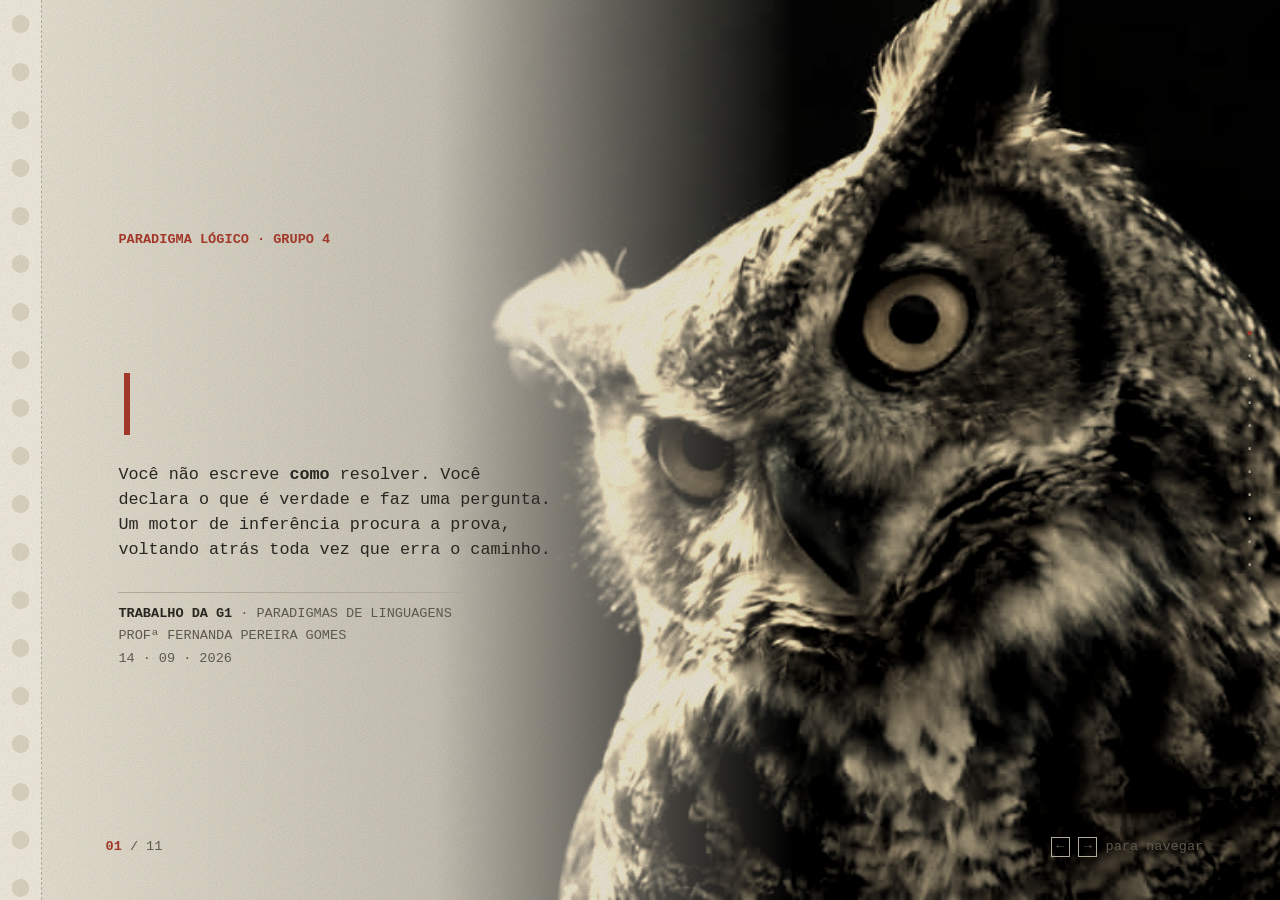
==== commit c84bac98: "Adiciona abertura de Prolog em vídeo com reprodução completa" ====
--- a/index.html
+++ b/index.html
@@ -742,10 +742,123 @@
   body::after { display: none; }
 }
 </style>
+<link rel="stylesheet" href="abertura.css?v=3">
 </head>
 <body>
 
-<main class="deck" id="deck">
+<div class="preloader" id="preloader" hidden>
+  <video class="abertura__video" id="abertura-video" muted playsinline preload="none"
+         poster="assets/abertura-surreal-poster.jpg" aria-hidden="true">
+    <source data-src="assets/abertura-surreal.mp4" type="video/mp4">
+  </video>
+  <p class="abertura__edicao">Paradigma lógico · Grupo 4</p>
+  <div class="abertura__faixa">
+    <div class="abertura__progresso" aria-hidden="true"></div>
+    <div>
+      <p class="abertura__titulo"><span aria-hidden="true">?-</span> Prolog.</p>
+      <p class="abertura__subtitulo">a máquina de provar</p>
+    </div>
+    <div class="abertura__acoes">
+      <button class="abertura__botao" id="abrir-slides" type="button">Pular abertura <span aria-hidden="true">&nbsp;→</span></button>
+      <p class="abertura__status" id="abertura-status" role="status">Preparando a apresentação...</p>
+    </div>
+  </div>
+</div>
+<script>
+/* Sem JavaScript, a apresentação fica visível e o vídeo não é solicitado.
+   A abertura toca uma vez até o fim; Pular e falhas liberam os slides. */
+(function () {
+  "use strict";
+  var raiz = document.documentElement;
+  var tela = document.getElementById("preloader");
+  var botao = document.getElementById("abrir-slides");
+  var video = document.getElementById("abertura-video");
+  var fonte = video.querySelector("source");
+  var status = document.getElementById("abertura-status");
+  var movimentoReduzido = window.matchMedia("(prefers-reduced-motion: reduce)").matches;
+  var cinema = !movimentoReduzido;
+  var aberto = false, fontesProntas = false, imagemPronta = false;
+  var ultimoTempo = -1;
+  var limite = setTimeout(abrir, cinema ? 8000 : 4000);
+
+  function abrir() {
+    if (aberto) return;
+    aberto = true;
+    clearTimeout(limite);
+    video.pause();
+    raiz.classList.remove("carregando");
+    tela.classList.add("preloader--saindo");
+    var deck = document.getElementById("deck");
+    if (document.activeElement === botao && deck) deck.focus({ preventScroll: true });
+    tela.setAttribute("aria-hidden", "true");
+    botao.disabled = true;
+    setTimeout(function () { tela.hidden = true; }, movimentoReduzido ? 0 : 220);
+    document.dispatchEvent(new Event("apresentacao:aberta"));
+  }
+  function conferir() {
+    if (!cinema && fontesProntas && imagemPronta) abrir();
+  }
+  function falhaVideo() {
+    video.pause();
+    // Um vídeo indisponível não segura o público.
+    if (cinema) abrir();
+  }
+  function reproduzir() {
+    if (aberto || movimentoReduzido || document.visibilityState !== "visible") return;
+    var tentativa = video.play();
+    if (tentativa && tentativa.then) {
+      tentativa.then(function () { if (aberto) video.pause(); }).catch(falhaVideo);
+    }
+  }
+  window.preloadApresentacao = {
+    pronto: function () { imagemPronta = true; conferir(); }
+  };
+  botao.addEventListener("click", abrir);
+  document.addEventListener("keydown", function (e) {
+    if (!aberto && e.key === "Escape") { e.preventDefault(); abrir(); }
+  });
+  document.addEventListener("visibilitychange", function () {
+    if (document.visibilityState !== "visible") video.pause();
+    else reproduzir();
+  });
+  video.addEventListener("ended", function () { if (cinema) abrir(); });
+  video.addEventListener("error", falhaVideo);
+  fonte.addEventListener("error", falhaVideo);
+  video.addEventListener("timeupdate", function () {
+    // O limite é de inatividade, para não cortar um filme que está avançando.
+    if (cinema && !aberto && video.currentTime > ultimoTempo) {
+      ultimoTempo = video.currentTime;
+      clearTimeout(limite);
+      limite = setTimeout(abrir, 8000);
+    }
+    if (cinema && isFinite(video.duration) && video.duration > 0) {
+      tela.style.setProperty("--progresso", Math.min(1, video.currentTime / video.duration));
+    }
+  });
+  document.addEventListener("DOMContentLoaded", function () {
+    if (document.fonts) {
+      Promise.allSettled([
+        document.fonts.load('400 16px "Courier Prime"'),
+        document.fonts.load('700 16px "Courier Prime"'),
+        document.fonts.load('italic 400 16px "Courier Prime"'),
+        document.fonts.load('400 64px "Archivo Black"')
+      ]).then(function () { fontesProntas = true; conferir(); });
+    } else { fontesProntas = true; conferir(); }
+  }, { once: true });
+  tela.dataset.modo = cinema ? "cinema" : "carregamento";
+  if (cinema) status.textContent = "Abertura · 6 segundos";
+  tela.hidden = false;
+  raiz.classList.add("carregando");
+  if (!movimentoReduzido) {
+    video.muted = true;
+    fonte.src = fonte.dataset.src;
+    video.load();
+    reproduzir();
+  }
+})();
+</script>
+
+<main class="deck" id="deck" tabindex="-1">
 
   <!-- ============================================================
        HERO
@@ -1294,7 +1407,7 @@
 <p class="contador" id="contador"><b>01</b> / 11</p>
 <p class="dica" id="dica"><kbd>&larr;</kbd> <kbd>&rarr;</kbd> para navegar</p>
 
-<script src="fluido.js?v=9"></script>
+<script src="fluido.js?v=10"></script>
 <script>
 (function () {
   "use strict";
@@ -1350,6 +1463,7 @@
   }
 
   document.addEventListener("keydown", function (e) {
+    if (document.documentElement.classList.contains("carregando")) return;
     if (e.target.tagName === "INPUT" || e.target.tagName === "TEXTAREA") return;
     if (e.key === "ArrowDown" || e.key === "ArrowRight" ||
         e.key === "PageDown" || e.key === " ") {
@@ -1455,7 +1569,7 @@
   // plano os temporizadores são estrangulados e o texto sairia aos
   // trancos, ou nem sairia.
   function armarDatilografia(raiz, atraso) {
-    if (!datilo) return;
+    if (!datilo || document.documentElement.classList.contains("carregando")) return;
     var relogio = atraso;
     raiz.querySelectorAll('[data-parte="letras"]').forEach(function (el) {
       if (el._datilografado) return;
@@ -1467,7 +1581,19 @@
     });
   }
 
-  armarDatilografia(document.getElementById("hero"), 320);
+  function iniciarTitulos() {
+    armarDatilografia(slides[atual], 260);
+    // A rede de segurança conta depois da abertura, não sob o preload.
+    setTimeout(function () {
+      document.querySelectorAll(".letra").forEach(function (l) {
+        l.className = "letra letra--batida";
+      });
+      document.querySelectorAll(".cursor").forEach(function (c) { c.remove(); });
+    }, 9000);
+  }
+  if (document.documentElement.classList.contains("carregando")) {
+    document.addEventListener("apresentacao:aberta", iniciarTitulos, { once: true });
+  } else iniciarTitulos();
 
   // Se o deck abriu em segundo plano, a datilografia entra quando a aba
   // ganha foco. Um deck de aula costuma ser aberto assim: fica pronto
@@ -1483,15 +1609,6 @@
     });
   });
 
-  // Rede de segurança: nada pode ficar invisível, aconteça o que
-  // acontecer com os temporizadores.
-  setTimeout(function () {
-    document.querySelectorAll(".letra").forEach(function (l) {
-      l.className = "letra letra--batida";
-    });
-    document.querySelectorAll(".cursor").forEach(function (c) { c.remove(); });
-  }, 9000);
-
   /* --- a dica some depois da primeira navegação ---------------- */
   var dica = document.getElementById("dica");
   var sumiu = false;
@@ -1510,7 +1627,10 @@
   (function coruja() {
     var tela = document.getElementById("fluido");
     var video = document.getElementById("coruja");
-    if (!tela || !video) return;
+    function pronto() {
+      if (window.preloadApresentacao) window.preloadApresentacao.pronto();
+    }
+    if (!tela || !video) { pronto(); return; }
 
     // Uma trava única. Antes havia duas checagens soltas e, se o vídeo
     // simplesmente não carregasse, NENHUMA das duas disparava: o hero
@@ -1521,6 +1641,11 @@
       if (decidido) return;
       decidido = true;
       document.documentElement.classList.add("sem-webgl");
+      var poster = new Image();
+      poster.onload = pronto;
+      poster.onerror = pronto;
+      poster.src = video.poster;
+      if (poster.complete) pronto();
       video.loop = true;
       video.play().catch(function () { /* autoplay bloqueado: fica o pôster */ });
     }
@@ -1538,6 +1663,12 @@
       if (!motor) { semWebGL(); return; }
       decidido = true;
       window.__coruja = motor;   // usado só para diagnóstico
+      requestAnimationFrame(function quadroPronto() {
+        if (motor.diagnostico().temQuadro) pronto();
+        else if (document.documentElement.classList.contains("carregando")) {
+          requestAnimationFrame(quadroPronto);
+        }
+      });
     }
 
     if (video.readyState >= 2) ligar();
--- a/abertura.css
+++ b/abertura.css
@@ -0,0 +1,80 @@
+/* Abertura local para aprovação: papel, tinta e um filme de seis segundos. */
+.preloader[hidden] { display: none; }
+.preloader {
+  position: fixed; inset: 0; z-index: 100;
+  isolation: isolate; overflow: hidden;
+  background: #e9e3d3; color: #2b2722;
+  opacity: 1; transition: opacity 220ms ease;
+  font-family: 'Courier New', Courier, monospace;
+}
+.preloader--saindo { opacity: 0; pointer-events: none; }
+.abertura__video {
+  position: absolute; inset: 0; z-index: -2;
+  display: block; width: 100%; height: 100%;
+  object-fit: cover; object-position: center; background: #e9e3d3;
+}
+.preloader::before {
+  content: ''; position: absolute; inset: 0; z-index: -1; pointer-events: none;
+  background: linear-gradient(180deg, #e9e3d350, transparent 22%, transparent 66%, #e9e3d380);
+}
+.abertura__edicao {
+  position: absolute; top: max(24px, env(safe-area-inset-top));
+  left: clamp(22px, 4vw, 64px); margin: 0;
+  padding: 8px 10px; border-left: 2px solid #a83a2b;
+  background: #f0ebdded; color: #615c50;
+  font-size: 11px; line-height: 1.5; letter-spacing: .09em; text-transform: uppercase;
+}
+.abertura__faixa {
+  position: absolute; bottom: 0; left: 0; right: 0;
+  display: flex; align-items: center; justify-content: space-between;
+  gap: 28px; padding: 24px clamp(22px, 4vw, 64px) max(24px, env(safe-area-inset-bottom));
+  border-top: 0; background: linear-gradient(0deg, #f0ebddf2, #f0ebddc7 55%, #f0ebdd00);
+}
+.abertura__titulo {
+  margin: 0; color: #2b2722; font-size: clamp(34px, 4vw, 58px);
+  font-weight: 700; line-height: 1.05; letter-spacing: -.075em;
+}
+.abertura__titulo span { color: #a83a2b; font-size: .65em; letter-spacing: -.12em; }
+.abertura__subtitulo { margin: 7px 0 0; color: #615c50; font-size: 12px; line-height: 1.5; }
+.abertura__acoes { display: grid; justify-items: end; gap: 11px; }
+.abertura__botoes { display: flex; align-items: center; justify-content: flex-end; flex-wrap: wrap; gap: 8px; }
+.abertura__botao {
+  appearance: none; display: inline-flex; align-items: center; justify-content: center;
+  min-height: 44px; padding: 11px 15px; border: 1px solid #615c50; border-radius: 0;
+  background: #f0ebdd; color: #2b2722;
+  font: 12px/1.4 'Courier New', Courier, monospace; text-decoration: none; cursor: pointer;
+}
+.abertura__botao:hover { background: #e9e3d3; border-color: #2b2722; }
+.abertura__botao[hidden] { display: none; }
+.abertura__botao:focus-visible { outline: 2px solid #a83a2b; outline-offset: 4px; }
+.abertura__botao--principal { background: #a83a2b; border-color: #a83a2b; color: #f0ebdd; }
+.abertura__botao--principal:hover { background: #8c3024; border-color: #8c3024; }
+.abertura__status { margin: 0; max-width: 44ch; color: #615c50; font-size: 11px; line-height: 1.6; text-align: right; }
+.abertura__progresso { position: absolute; top: -2px; left: 0; right: 0; height: 2px; overflow: hidden; }
+.abertura__progresso::after {
+  content: ''; display: block; width: 28%; height: 100%; background: #a83a2b;
+  animation: abertura-carrega 1.65s ease-in-out infinite alternate;
+}
+[data-modo="cinema"] .abertura__progresso::after {
+  width: 100%; animation: none; transform-origin: left center; transform: scaleX(var(--progresso, 0));
+}
+.carregando .deck, .carregando .trilho, .carregando .contador, .carregando .dica { visibility: hidden; }
+.preview-abertura { margin: 0; min-height: 100dvh; background: #e9e3d3; }
+.preview-abertura .abertura__acoes { max-width: 620px; }
+@keyframes abertura-carrega { from { transform: translateX(-100%); } to { transform: translateX(360%); } }
+@media (max-width: 700px) {
+  .abertura__faixa { align-items: flex-start; flex-direction: column; gap: 17px; padding-block: 19px; }
+  .abertura__acoes { width: 100%; justify-items: start; }
+  .abertura__botoes { justify-content: flex-start; }
+  .abertura__status { text-align: left; }
+  .abertura__edicao { max-width: calc(100% - 44px); font-size: 10px; }
+}
+@media (max-height: 480px) and (min-width: 701px) {
+  .abertura__faixa { padding-block: 14px; }
+  .abertura__titulo { font-size: 32px; }
+  .abertura__edicao { top: 14px; }
+}
+@media (prefers-reduced-motion: reduce) {
+  .preloader { transition: none; }
+  .abertura__progresso::after { animation: none; width: 100%; transform: none; }
+}
